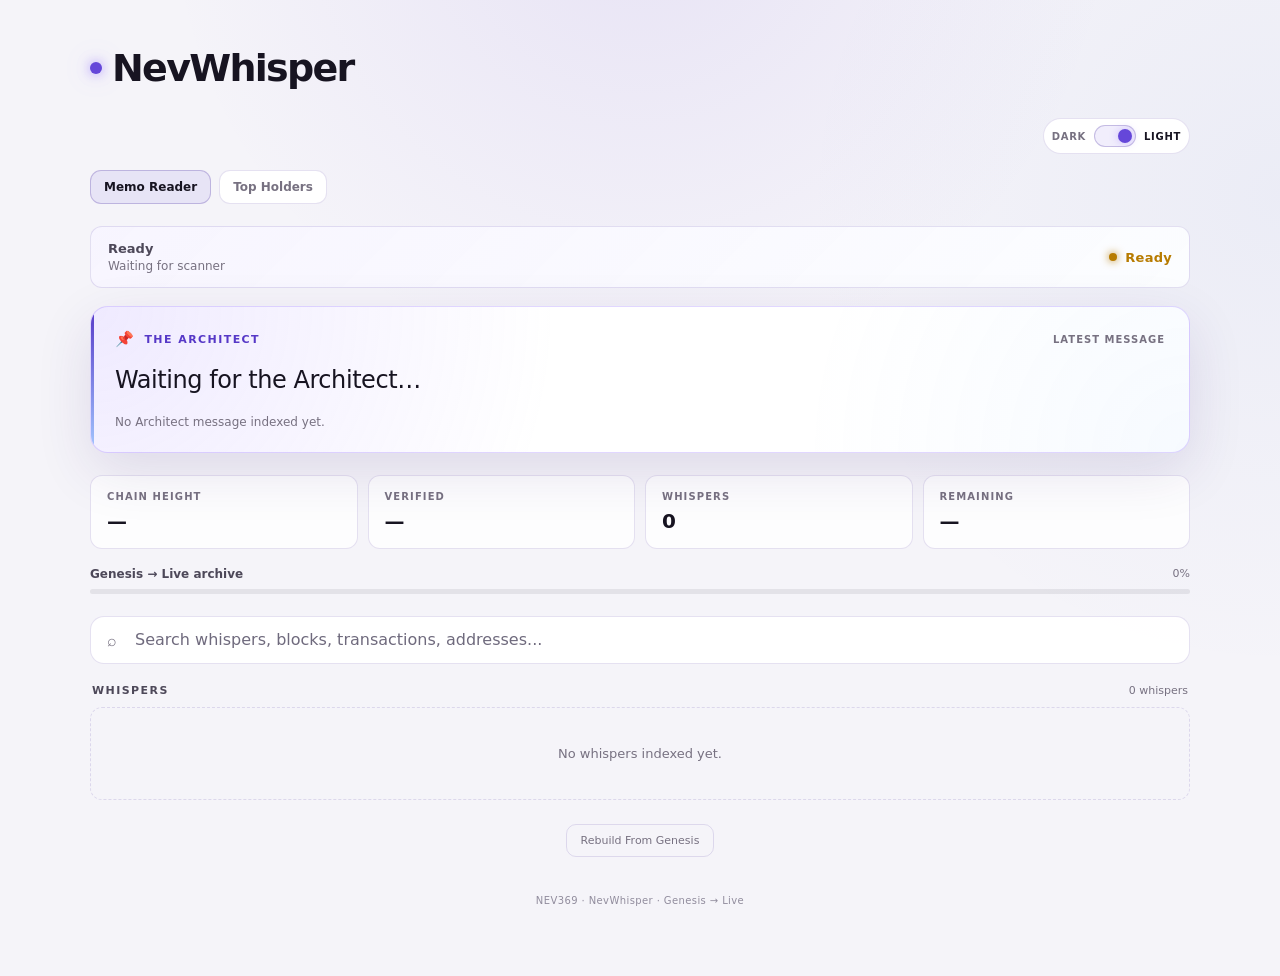
==== index.html @ 6409dce0 "Refresh immediate Genesis dedication recovery" ====
<!DOCTYPE html>
<html lang="en">
<head>
<meta charset="UTF-8">
<meta name="viewport" content="width=device-width, initial-scale=1.0">

<title>NevWhisper — NEV369 Memo Chat</title>

<link rel="stylesheet" href="src/css/app.css?v=20261007-8">
</head>

<body>

<div class="container">
  <header class="header">
    <div class="brand">
      <h1 class="brand-title">
        <span class="brand-mark"></span>
        NevWhisper
      </h1>
    </div>

    <div class="header-actions">
      <button id="themeToggle" class="theme-toggle" type="button" aria-label="Switch theme">
        <span class="theme-label">Dark</span>
        <span class="theme-track" aria-hidden="true"><span class="theme-knob"></span></span>
        <span class="theme-label">Light</span>
      </button>
    </div>

  </header>

  <nav class="tabbar" aria-label="NevWhisper sections">
    <button class="tab active" type="button" data-tab="memo">Memo Reader</button>
    <button class="tab" type="button" data-tab="holders">Top Holders</button>
  </nav>

  <section class="status-panel">
    <div class="status-main">
      <div id="statusLabel" class="status-label">
        Ready
      </div>

      <div id="statusDetail" class="status-detail">
        Waiting for scanner
      </div>
    </div>

    <div id="memoScanWidget" class="scan-widget syncing" aria-live="polite">
      <span id="liveDot" class="status-light" aria-hidden="true"></span>
      <span id="liveStatus">Ready</span>
    </div>
  </section>

  <!-- THE ARCHITECT -->

  <section id="architect" class="architect">

    <div class="architect-header">
      <div class="architect-title">
        <span class="pin">📌</span>
        THE ARCHITECT
      </div>

      <div class="architect-tag">
        Latest message
      </div>
    </div>

    <div id="architectMessage" class="architect-message">
      Genesis premine — Architect
    </div>

    <div id="architectMeta" class="architect-meta">
      <span>Block <strong>#0</strong></span>
      <span>GENESIS</span>
    </div>

  </section>

  <!-- STATS -->

  <section class="stats">

    <div class="stat">
      <div class="stat-label">Chain Height</div>
      <div id="chainHeight" class="stat-value">—</div>
    </div>

    <div class="stat">
      <div class="stat-label">Verified</div>
      <div id="verifiedThrough" class="stat-value">—</div>
    </div>

    <div class="stat">
      <div class="stat-label">Whispers</div>
      <div id="whisperCount" class="stat-value">0</div>
    </div>

    <div class="stat">
      <div class="stat-label">Remaining</div>
      <div id="blocksRemaining" class="stat-value">—</div>
    </div>

  </section>

  <!-- PROGRESS -->

  <section class="progress-panel">

    <div class="progress-top">
      <div class="progress-label">
        Genesis → Live archive
      </div>

      <div id="progressPercent" class="progress-percent">
        0%
      </div>
    </div>

    <div class="progress-track">
      <div id="progressFill" class="progress-fill"></div>
    </div>

  </section>

  <!-- SEARCH -->

  <div class="search-wrap">

    <span class="search-icon">⌕</span>

    <input
      id="search"
      class="search"
      type="search"
      autocomplete="off"
      placeholder="Search whispers, blocks, transactions, addresses..."
      aria-label="Search whispers"
    >

  </div>

  <!-- WHISPERS -->

  <div class="section-heading">

    <div class="section-title">
      Whispers
    </div>

    <div id="sectionCount" class="section-count">
      0 whispers
    </div>

  </div>

  <section id="whispers" class="whispers"></section>

  <div class="controls">

    <button
      id="rebuild"
      class="rebuild"
      type="button"
    >
      Rebuild From Genesis
    </button>

  </div>


  <section id="holdersView" class="holders-view" aria-labelledby="holdersTitle">
    <section class="status-panel holder-status-panel">
      <div class="status-main">
        <div id="holderStatusLabel" class="status-label">Syncing</div>
        <div id="holderStatusDetail" class="status-detail">Checking holder scan against the live chain</div>
      </div>
      <div id="holderStatus" class="scan-widget syncing" aria-live="polite">
        <span class="status-light" aria-hidden="true"></span>
        <span>Syncing</span>
      </div>
    </section>

    <section id="holderSummary" class="stats holder-stats" aria-label="Top Holders chain statistics"></section>

    <section class="progress-panel holder-progress-panel">
      <div class="progress-top">
        <div class="progress-label">Genesis → Live holder index</div>
        <div id="holderProgressPercent" class="progress-percent">0%</div>
      </div>
      <div class="progress-track">
        <div id="holderProgressFill" class="progress-fill"></div>
      </div>
    </section>

    <div class="section-heading holder-section-heading">
      <div id="holdersTitle" class="section-title">Top 10 Holders</div>
      <div class="section-count" id="holderUpdated">—</div>
    </div>

    <div id="holderList" class="holder-list"></div>
    <div id="holderNote" class="holder-note"></div>
  </section>
  <div class="footer">
    NEV369 · NevWhisper · Genesis → Live
  </div>

</div>

<script type="module" src="src/js/app.js?v=20261008-3"></script>
</body>
</html>
---- src/css/app.css ----
:root {
  --bg: #09080f;
  --bg-soft: #0e0c17;
  --panel: #12101d;
  --panel-2: #171423;
  --panel-3: #1c182a;

  --border: rgba(154, 122, 255, 0.16);
  --border-strong: rgba(154, 122, 255, 0.28);

  --purple: #9b7cff;
  --purple-bright: #b59aff;
  --purple-soft: rgba(155, 124, 255, 0.12);

  --blue: #62a8ff;
  --green: #62e6a5;
  --yellow: #ffd166;
  --red: #ff6b81;

  --text: #f4f1fb;
  --text-soft: #c9c4d7;
  --muted: #858094;

  --radius: 18px;
  --radius-small: 12px;

  --shadow: 0 18px 60px rgba(0, 0, 0, 0.34);
}

* {
  box-sizing: border-box;
}

html {
  background: var(--bg);
}

body {
  margin: 0;
  min-height: 100vh;
  background:
    radial-gradient(circle at 50% -10%, rgba(112, 78, 210, 0.16), transparent 38%),
    radial-gradient(circle at 100% 20%, rgba(53, 93, 190, 0.07), transparent 32%),
    var(--bg);
  color: var(--text);
  font-family:
    Inter,
    ui-sans-serif,
    system-ui,
    -apple-system,
    BlinkMacSystemFont,
    "Segoe UI",
    sans-serif;
}

a {
  color: inherit;
}

button,
input {
  font: inherit;
}

button {
  cursor: pointer;
}

.container {
  width: min(1100px, calc(100% - 28px));
  margin: 0 auto;
  padding: 34px 0 70px;
}

/* --------------------------------------------------
   HEADER
-------------------------------------------------- */

.header {
  display: contents;
}

.brand {
  min-width: 0;
  padding: 12px 0 16px;
}

.header-actions {
  display: flex;
  align-items: center;
  justify-content: flex-end;
  padding: 12px 0 16px;
}

.brand {
  min-width: 0;
}

.brand-title {
  display: flex;
  align-items: center;
  gap: 10px;
  margin: 0;
  font-size: clamp(26px, 5vw, 38px);
  font-weight: 750;
  letter-spacing: -0.045em;
}

.brand-mark {
  width: 12px;
  height: 12px;
  border-radius: 50%;
  background: var(--purple);
  box-shadow:
    0 0 12px rgba(155, 124, 255, 0.75),
    0 0 28px rgba(155, 124, 255, 0.3);
}


.live-area {
  text-align: right;
  white-space: nowrap;
}

.live-status {
  display: inline-flex;
  align-items: center;
  gap: 7px;
  color: var(--text-soft);
  font-size: 12px;
  font-weight: 700;
  letter-spacing: 0.08em;
  text-transform: uppercase;
}

.live-dot {
  width: 8px;
  height: 8px;
  border-radius: 50%;
  background: var(--green);
  box-shadow: 0 0 12px rgba(98, 230, 165, 0.65);
}

.live-dot.scanning {
  background: var(--purple);
  box-shadow: 0 0 12px rgba(155, 124, 255, 0.7);
  animation: pulse 1.4s ease-in-out infinite;
}

.live-dot.error {
  background: var(--red);
  box-shadow: 0 0 12px rgba(255, 107, 129, 0.6);
}

@keyframes pulse {
  0%, 100% {
    opacity: 1;
    transform: scale(1);
  }

  50% {
    opacity: 0.55;
    transform: scale(0.78);
  }
}

/* --------------------------------------------------
   STATUS
-------------------------------------------------- */

.status-panel {
  display: flex;
  align-items: center;
  justify-content: space-between;
  gap: 18px;

  padding: 14px 17px;
  margin-bottom: 18px;

  border: 1px solid var(--border);
  border-radius: var(--radius-small);

  background:
    linear-gradient(
      135deg,
      rgba(155, 124, 255, 0.075),
      rgba(98, 168, 255, 0.025)
    ),
    var(--panel);
}

.status-main {
  min-width: 0;
}

.status-label {
  color: var(--text-soft);
  font-size: 13px;
  font-weight: 650;
}

.status-detail {
  margin-top: 3px;
  color: var(--muted);
  font-size: 12px;
}

.scan-widget {
  display: inline-flex;
  align-items: center;
  gap: 8px;
  flex-shrink: 0;
  font-size: 13px;
  font-weight: 700;
  letter-spacing: 0.02em;
  white-space: nowrap;
}

.scan-widget .status-light {
  width: 8px;
  height: 8px;
  border-radius: 50%;
  display: inline-block;
  flex: 0 0 8px;
  box-shadow: 0 0 8px currentColor;
}

.scan-widget.live {
  color: var(--green);
}

.scan-widget.live .status-light {
  background: var(--green);
}

.scan-widget.syncing {
  color: var(--yellow);
}

.scan-widget.syncing .status-light {
  background: var(--yellow);
  animation: pulse 1.4s ease-in-out infinite;
}

.scan-widget.failed {
  color: var(--red);
}

.scan-widget.failed .status-light {
  background: var(--red);
}

/* --------------------------------------------------
   ARCHITECT PIN
-------------------------------------------------- */

.architect {
  position: relative;
  overflow: hidden;

  margin-bottom: 22px;
  padding: 23px 24px;

  border: 1px solid rgba(155, 124, 255, 0.3);
  border-radius: var(--radius);

  background:
    radial-gradient(
      circle at 0% 0%,
      rgba(155, 124, 255, 0.16),
      transparent 42%
    ),
    radial-gradient(
      circle at 100% 100%,
      rgba(98, 168, 255, 0.055),
      transparent 35%
    ),
    var(--panel);

  box-shadow:
    0 18px 55px rgba(58, 31, 115, 0.12),
    inset 0 1px 0 rgba(255,255,255,0.025);
}

.architect::after {
  content: "";
  position: absolute;
  top: 0;
  left: 0;
  width: 3px;
  height: 100%;
  background: linear-gradient(
    180deg,
    var(--purple-bright),
    rgba(98, 168, 255, 0.55)
  );
}

.architect-header {
  display: flex;
  align-items: center;
  justify-content: space-between;
  gap: 12px;
  margin-bottom: 16px;
}

.architect-title {
  display: flex;
  align-items: center;
  gap: 9px;

  font-size: 11px;
  font-weight: 800;
  letter-spacing: 0.13em;
  color: var(--purple-bright);
}

.pin {
  font-size: 15px;
}

.architect-tag {
  color: var(--muted);
  font-size: 10px;
  font-weight: 700;
  letter-spacing: 0.1em;
  text-transform: uppercase;
}

.architect-message {
  color: var(--text);
  font-size: clamp(18px, 3vw, 24px);
  line-height: 1.4;
  letter-spacing: -0.018em;
  white-space: pre-wrap;
  overflow-wrap: anywhere;
}

.architect-meta {
  display: flex;
  flex-wrap: wrap;
  align-items: center;
  gap: 8px 14px;
  margin-top: 17px;

  color: var(--muted);
  font-size: 12px;
}

.architect-meta strong {
  color: var(--text-soft);
}

.architect-meta a {
  color: var(--purple-bright);
  text-decoration: none;
}

.architect-meta a:hover {
  text-decoration: underline;
}

/* --------------------------------------------------
   STATS
-------------------------------------------------- */

.stats {
  display: grid;
  grid-template-columns: repeat(4, 1fr);
  gap: 10px;
  margin-bottom: 18px;
}

.stat {
  min-width: 0;
  padding: 15px 16px;

  border: 1px solid var(--border);
  border-radius: var(--radius-small);
  background: rgba(18, 16, 29, 0.8);
}

.stat-label {
  color: var(--muted);
  font-size: 10px;
  font-weight: 750;
  letter-spacing: 0.11em;
  text-transform: uppercase;
}

.stat-value {
  margin-top: 7px;
  color: var(--text);
  font-size: 20px;
  font-weight: 720;
  letter-spacing: -0.025em;
  overflow: hidden;
  text-overflow: ellipsis;
}

/* --------------------------------------------------
   PROGRESS
-------------------------------------------------- */

.progress-panel {
  margin-bottom: 22px;
}

.progress-top {
  display: flex;
  align-items: center;
  justify-content: space-between;
  gap: 12px;
  margin-bottom: 8px;
}

.progress-label {
  color: var(--text-soft);
  font-size: 12px;
  font-weight: 650;
}

.progress-percent {
  color: var(--muted);
  font-size: 11px;
}

.progress-track {
  height: 5px;
  overflow: hidden;
  border-radius: 999px;
  background: rgba(255,255,255,0.06);
}

.progress-fill {
  width: 0%;
  height: 100%;
  border-radius: inherit;
  background: linear-gradient(
    90deg,
    var(--purple),
    var(--blue)
  );
  box-shadow: 0 0 14px rgba(155, 124, 255, 0.35);
  transition: width 0.35s ease;
}

/* --------------------------------------------------
   SEARCH
-------------------------------------------------- */

.search-wrap {
  position: relative;
  margin-bottom: 20px;
}

.search {
  width: 100%;
  height: 48px;
  padding: 0 17px 0 44px;

  border: 1px solid var(--border);
  border-radius: 14px;

  outline: none;

  color: var(--text);
  background: rgba(18, 16, 29, 0.9);

  transition:
    border-color 0.18s ease,
    box-shadow 0.18s ease;
}

.search::placeholder {
  color: #6f6a7d;
}

.search:focus {
  border-color: var(--border-strong);
  box-shadow: 0 0 0 3px rgba(155, 124, 255, 0.07);
}

.search-icon {
  position: absolute;
  left: 17px;
  top: 50%;
  transform: translateY(-50%);

  color: var(--muted);
  font-size: 16px;
  pointer-events: none;
}

/* --------------------------------------------------
   SECTION HEADING
-------------------------------------------------- */

.section-heading {
  display: flex;
  align-items: baseline;
  justify-content: space-between;
  gap: 12px;

  margin: 0 2px 10px;
}

.section-title {
  color: var(--text-soft);
  font-size: 11px;
  font-weight: 800;
  letter-spacing: 0.13em;
  text-transform: uppercase;
}

.section-count {
  color: var(--muted);
  font-size: 11px;
}

/* --------------------------------------------------
   WHISPERS
-------------------------------------------------- */

.whispers {
  display: grid;
  gap: 9px;
}

.whisper {
  padding: 16px 17px;

  border: 1px solid var(--border);
  border-radius: 15px;

  background:
    linear-gradient(
      135deg,
      rgba(255,255,255,0.012),
      rgba(155, 124, 255, 0.018)
    ),
    var(--panel);

  transition:
    border-color 0.18s ease,
    background 0.18s ease,
    transform 0.18s ease;
}

.whisper:hover {
  border-color: var(--border-strong);
  background: var(--panel-2);
}

.whisper.new {
  animation: newWhisper 1.8s ease-out;
}

@keyframes newWhisper {
  0% {
    border-color: rgba(155, 124, 255, 0.8);
    box-shadow: 0 0 28px rgba(155, 124, 255, 0.14);
  }

  100% {
    border-color: var(--border);
    box-shadow: none;
  }
}

.whisper-top {
  display: flex;
  align-items: center;
  justify-content: space-between;
  gap: 14px;
  margin-bottom: 11px;
}

.block-link {
  color: var(--purple-bright);
  font-size: 13px;
  font-weight: 750;
  text-decoration: none;
}

.block-link:hover {
  text-decoration: underline;
}

.timestamp {
  color: var(--muted);
  font-size: 11px;
  text-align: right;
}

.memo {
  color: var(--text);
  font-size: 15px;
  line-height: 1.55;
  white-space: pre-wrap;
  overflow-wrap: anywhere;
}

.details {
  display: grid;
  grid-template-columns: 90px minmax(0, 1fr);
  gap: 6px 12px;
  margin-top: 14px;
}

.detail-label {
  color: var(--muted);
  font-size: 11px;
}

.detail-value {
  min-width: 0;
  color: var(--text-soft);
  font-size: 11px;
  overflow-wrap: anywhere;
}

.detail-value a {
  color: var(--text-soft);
  text-decoration: none;
}

.detail-value a:hover {
  color: var(--purple-bright);
  text-decoration: underline;
}

.empty {
  padding: 38px 20px;
  border: 1px dashed var(--border);
  border-radius: var(--radius-small);
  color: var(--muted);
  text-align: center;
  font-size: 13px;
}

/* --------------------------------------------------
   FOOTER / CONTROLS
-------------------------------------------------- */

.controls {
  display: flex;
  justify-content: center;
  margin-top: 24px;
}

.rebuild {
  padding: 9px 14px;

  border: 1px solid var(--border);
  border-radius: 10px;

  color: var(--muted);
  background: transparent;

  font-size: 11px;
}

.rebuild:hover {
  color: var(--text-soft);
  border-color: var(--border-strong);
  background: rgba(155, 124, 255, 0.04);
}

.footer {
  margin-top: 38px;
  color: #555162;
  font-size: 10px;
  text-align: center;
  letter-spacing: 0.04em;
}

/* --------------------------------------------------
   RESPONSIVE
-------------------------------------------------- */

@media (max-width: 720px) {
  .container {
    width: min(100% - 18px, 1100px);
    padding-top: 22px;
  }

  .header {
    align-items: flex-start;
  }

  .live-area {
    display: none;
  }

  .stats {
    grid-template-columns: repeat(2, 1fr);
  }

  .status-panel {
    align-items: flex-start;
    flex-direction: column;
    gap: 8px;
  }

  .scan-widget {
    font-size: 12px;
  }

  .architect {
    padding: 20px 19px;
  }

  .whisper-top {
    align-items: flex-start;
    flex-direction: column;
    gap: 5px;
  }

  .timestamp {
    text-align: left;
  }
}

@media (max-width: 430px) {
  .stats {
    grid-template-columns: 1fr 1fr;
    gap: 7px;
  }

  .stat {
    padding: 12px;
  }

  .stat-value {
    font-size: 17px;
  }

  .details {
    grid-template-columns: 70px minmax(0, 1fr);
  }
}

/* --------------------------------------------------
   TOP HOLDERS TAB
   Mirrors Memo Reader UI without changing Memo Reader.
-------------------------------------------------- */
.holders-view {
  display: none;
}

.holders-view.active {
  display: block;
}

.tabbar {
  display: flex;
  gap: 8px;
  margin: 0 0 22px;
}

.tab {
  border: 1px solid var(--border);
  border-radius: 11px;
  padding: 9px 13px;
  background: var(--panel);
  color: var(--muted);
  font-size: 12px;
  font-weight: 750;
}

.tab.active {
  color: var(--text);
  border-color: var(--border-strong);
  background: var(--purple-soft);
}

.holder-status-panel {
  margin-bottom: 18px;
}

.holder-section-heading {
  margin-top: 0;
}

.holder-stat-value {
  font-variant-numeric: tabular-nums;
}


.holder-list {
  display: grid;
  gap: 9px;
}

.holder-row {
  display: grid;
  grid-template-columns: 52px minmax(0, 1fr) auto;
  gap: 14px;
  align-items: center;
  padding: 16px 17px;
  border: 1px solid var(--border);
  border-radius: 15px;
  background:
    linear-gradient(
      135deg,
      rgba(255,255,255,0.012),
      rgba(155, 124, 255, 0.018)
    ),
    var(--panel);
  transition:
    border-color 0.18s ease,
    background 0.18s ease,
    transform 0.18s ease;
}

.holder-row:hover {
  border-color: var(--border-strong);
  background: var(--panel-2);
}

.holder-rank {
  color: var(--purple-bright);
  font-size: 13px;
  font-weight: 750;
}

.holder-address {
  color: var(--text);
  font-family: ui-monospace, SFMono-Regular, Menlo, monospace;
  font-size: 13px;
  overflow-wrap: anywhere;
}

.holder-actions {
  display: flex;
  gap: 6px;
  margin-top: 7px;
}

.holder-action {
  border: 1px solid var(--border);
  border-radius: 8px;
  padding: 5px 8px;
  background: transparent;
  color: var(--muted);
  font-size: 10px;
  text-decoration: none;
}

.holder-action:hover {
  color: var(--purple-bright);
  border-color: var(--border-strong);
}

.holder-balance {
  text-align: right;
}

.holder-amount {
  color: var(--text);
  font-weight: 780;
  font-size: 17px;
  line-height: 1.2;
  letter-spacing: -0.015em;
  font-variant-numeric: tabular-nums;
}

.holder-share {
  margin-top: 5px;
  color: var(--muted);
  font-size: 11px;
  font-variant-numeric: tabular-nums;
}

.holder-note {
  color: var(--muted);
  font-size: 12px;
  line-height: 1.6;
  margin-top: 16px;
}

@media (max-width: 720px) {
  .holder-row {
    grid-template-columns: 38px 1fr;
  }

  .holder-balance {
    grid-column: 2;
    text-align: left;
    margin-top: 4px;
  }
}

@media (max-width: 430px) {
  .tabbar {
    overflow-x: auto;
  }
}

/* The live controller hooks remain available to JavaScript but stay invisible. */
.live-area{display:none;}


/* --------------------------------------------------
   DARK / LIGHT MODE
-------------------------------------------------- */

:root[data-theme="light"] {
  --bg: #f5f4f9;
  --bg-soft: #eeedf4;
  --panel: #ffffff;
  --panel-2: #f3f1f9;
  --panel-3: #ebe8f3;

  --border: rgba(92, 72, 170, 0.16);
  --border-strong: rgba(92, 72, 170, 0.3);

  --purple: #6547d9;
  --purple-bright: #5638c7;
  --purple-soft: rgba(101, 71, 217, 0.09);

  --blue: #3478d4;
  --green: #168a58;
  --yellow: #b77b00;
  --red: #c83f59;

  --text: #171421;
  --text-soft: #4d4859;
  --muted: #777181;

  --shadow: 0 18px 60px rgba(35, 28, 55, 0.12);
}

html[data-theme="light"] body {
  background:
    radial-gradient(circle at 50% -10%, rgba(112, 78, 210, 0.1), transparent 38%),
    radial-gradient(circle at 100% 20%, rgba(53, 93, 190, 0.05), transparent 32%),
    var(--bg);
}

html[data-theme="light"] .stat,
html[data-theme="light"] .holder-row {
  background: rgba(255, 255, 255, 0.82);
}

html[data-theme="light"] .search {
  background: rgba(255, 255, 255, 0.92);
}

html[data-theme="light"] .progress-track {
  background: rgba(23, 20, 33, 0.08);
}

html[data-theme="light"] .footer {
  color: #918c9d;
}


/* --------------------------------------------------
   THEME TOGGLE
-------------------------------------------------- */

.theme-toggle {
  display: inline-flex;
  align-items: center;
  gap: 8px;
  padding: 6px 8px;
  border: 1px solid var(--border);
  border-radius: 999px;
  background: var(--panel);
  color: var(--muted);
  cursor: pointer;
  user-select: none;
  transition: border-color .18s ease, background .18s ease;
}

.theme-toggle:hover {
  border-color: var(--border-strong);
}

.theme-label {
  font-size: 10px;
  font-weight: 800;
  letter-spacing: .07em;
  text-transform: uppercase;
}

.theme-track {
  position: relative;
  width: 42px;
  height: 22px;
  border-radius: 999px;
  background: var(--purple-soft);
  border: 1px solid var(--border-strong);
}

.theme-knob {
  position: absolute;
  top: 3px;
  left: 3px;
  width: 14px;
  height: 14px;
  border-radius: 50%;
  background: var(--purple);
  box-shadow: 0 0 9px rgba(155,124,255,.45);
  transition: transform .2s ease;
}

html[data-theme="light"] .theme-knob {
  transform: translateX(20px);
}

html[data-theme="light"] .theme-label:last-child {
  color: var(--text);
}

html:not([data-theme="light"]) .theme-label:first-child {
  color: var(--text);
}

@media (max-width: 720px) {
  .theme-label {
    font-size: 9px;
  }

  .theme-toggle {
    gap: 6px;
    padding: 5px 7px;
  }
}



/* Top Holders uses the same status panel and live widget as Memo Reader. */
.holder-status-panel { margin-bottom: 16px; }
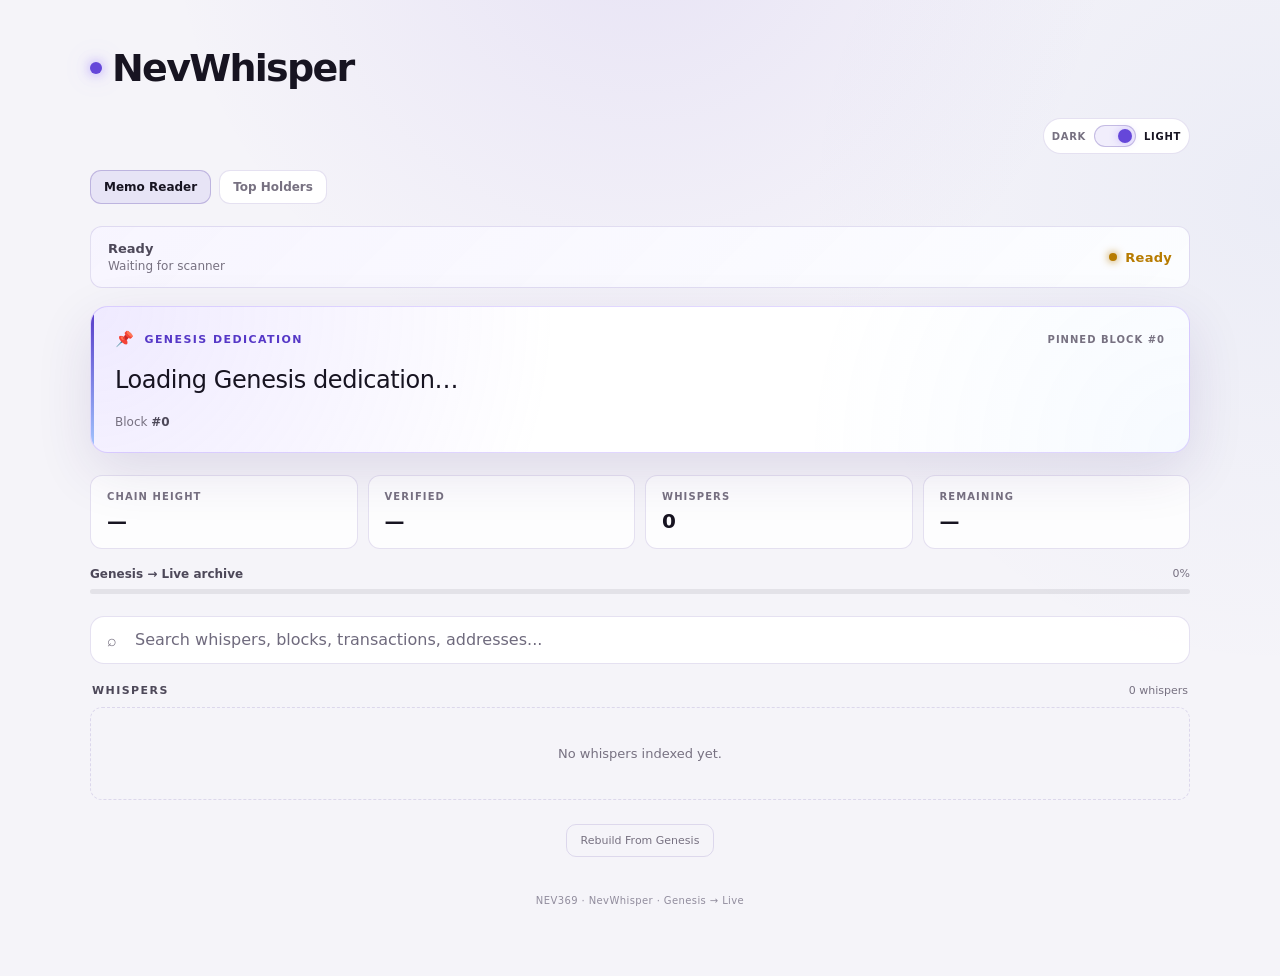
==== commit d022502f: "Label pinned Genesis dedication" ====
--- a/index.html
+++ b/index.html
@@ -6,7 +6,7 @@
 
 <title>NevWhisper — NEV369 Memo Chat</title>
 
-<link rel="stylesheet" href="src/css/app.css?v=20261007-8">
+<link rel="stylesheet" href="src/css/app.css?v=20261008-1">
 </head>
 
 <body>
@@ -52,23 +52,23 @@
     </div>
   </section>
 
-  <!-- THE ARCHITECT -->
+  <!-- GENESIS DEDICATION -->
 
   <section id="architect" class="architect">
 
     <div class="architect-header">
       <div class="architect-title">
         <span class="pin">📌</span>
-        THE ARCHITECT
+        GENESIS DEDICATION
       </div>
 
       <div class="architect-tag">
-        Latest message
+        Pinned block #0
       </div>
     </div>
 
     <div id="architectMessage" class="architect-message">
-      Genesis premine — Architect
+      Loading Genesis dedication…
     </div>
 
     <div id="architectMeta" class="architect-meta">
@@ -208,6 +208,6 @@
 
 </div>
 
-<script type="module" src="src/js/app.js?v=20261008-3"></script>
+<script type="module" src="src/js/app.js?v=20261008-4"></script>
 </body>
 </html>
--- a/src/css/app.css
+++ b/src/css/app.css
@@ -552,6 +552,48 @@
   background: var(--panel-2);
 }
 
+.whisper.dedication {
+  border-color: rgba(255, 209, 102, 0.42);
+  background:
+    linear-gradient(
+      135deg,
+      rgba(255, 209, 102, 0.075),
+      rgba(155, 124, 255, 0.035)
+    ),
+    var(--panel);
+  box-shadow:
+    inset 3px 0 0 rgba(255, 209, 102, 0.72),
+    0 0 22px rgba(255, 209, 102, 0.045);
+}
+
+.whisper.dedication:hover {
+  border-color: rgba(255, 209, 102, 0.62);
+}
+
+.whisper.dedication .block-link {
+  color: var(--yellow);
+}
+
+.dedication-badge {
+  display: inline-flex;
+  align-items: center;
+  width: fit-content;
+  margin: 0 0 9px;
+  padding: 4px 8px;
+  border: 1px solid rgba(255, 209, 102, 0.34);
+  border-radius: 999px;
+  background: rgba(255, 209, 102, 0.08);
+  color: var(--yellow);
+  font-size: 9px;
+  font-weight: 850;
+  letter-spacing: 0.12em;
+  text-transform: uppercase;
+}
+
+.whisper.dedication .memo {
+  font-weight: 620;
+}
+
 .whisper.new {
   animation: newWhisper 1.8s ease-out;
 }
@@ -948,6 +990,16 @@
   background: rgba(255, 255, 255, 0.92);
 }
 
+html[data-theme="light"] .whisper.dedication {
+  background:
+    linear-gradient(
+      135deg,
+      rgba(255, 209, 102, 0.16),
+      rgba(155, 124, 255, 0.04)
+    ),
+    rgba(255, 255, 255, 0.9);
+}
+
 html[data-theme="light"] .progress-track {
   background: rgba(23, 20, 33, 0.08);
 }
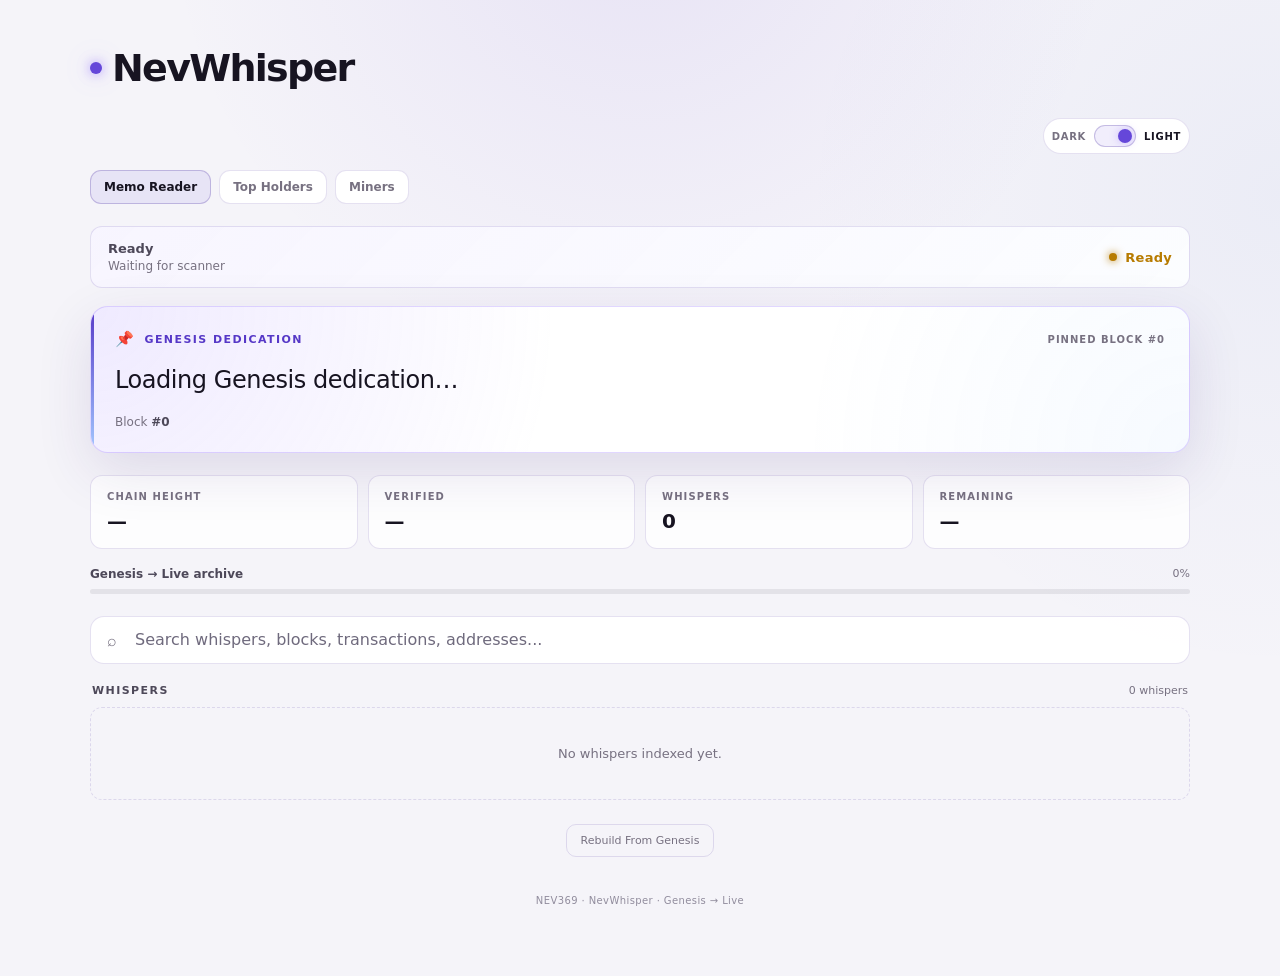
==== commit fc6d897f: "Add Miners tab and independent dedication audit" ====
--- a/index.html
+++ b/index.html
@@ -6,7 +6,7 @@
 
 <title>NevWhisper — NEV369 Memo Chat</title>
 
-<link rel="stylesheet" href="src/css/app.css?v=20261008-1">
+<link rel="stylesheet" href="src/css/app.css?v=20261008-2">
 </head>
 
 <body>
@@ -33,6 +33,7 @@
   <nav class="tabbar" aria-label="NevWhisper sections">
     <button class="tab active" type="button" data-tab="memo">Memo Reader</button>
     <button class="tab" type="button" data-tab="holders">Top Holders</button>
+    <button class="tab" type="button" data-tab="miners">Miners</button>
   </nav>
 
   <section class="status-panel">
@@ -202,12 +203,56 @@
     <div id="holderList" class="holder-list"></div>
     <div id="holderNote" class="holder-note"></div>
   </section>
+
+  <section id="minersView" class="miners-view" aria-labelledby="minersTitle">
+    <section class="status-panel miner-status-panel">
+      <div class="status-main">
+        <div id="minerStatusLabel" class="status-label">Ready</div>
+        <div id="minerStatusDetail" class="status-detail">Recent block miner activity</div>
+      </div>
+      <div id="minerStatus" class="scan-widget live" aria-live="polite">
+        <span class="status-light" aria-hidden="true"></span>
+        <span>Ready</span>
+      </div>
+    </section>
+
+    <section id="minerSummary" class="stats miner-stats" aria-label="Active miner statistics">
+      <div class="stat"><div class="stat-label">Chain Height</div><div class="stat-value">—</div></div>
+      <div class="stat"><div class="stat-label">Window</div><div class="stat-value">100 blocks</div></div>
+      <div class="stat"><div class="stat-label">Active Miners</div><div class="stat-value">—</div></div>
+      <div class="stat"><div class="stat-label">Top Share</div><div class="stat-value">—</div></div>
+    </section>
+
+    <section class="progress-panel miner-progress-panel">
+      <div class="progress-top">
+        <div class="progress-label">Recent 100-block miner window</div>
+        <div id="minerProgressPercent" class="progress-percent">0%</div>
+      </div>
+      <div class="progress-track">
+        <div id="minerProgressFill" class="progress-fill"></div>
+      </div>
+    </section>
+
+    <div class="section-heading miner-section-heading">
+      <div id="minersTitle" class="section-title">Active Miners</div>
+      <div class="section-count" id="minerUpdated">—</div>
+    </div>
+
+    <div id="minerList" class="holder-list miner-list">
+      <div class="empty">Open the Miners tab to scan recent block activity.</div>
+    </div>
+
+    <div id="minerNote" class="holder-note miner-note">
+      Active miners are inferred from miners that produced blocks in the latest 100-block window.
+    </div>
+  </section>
+
   <div class="footer">
     NEV369 · NevWhisper · Genesis → Live
   </div>
 
 </div>
 
-<script type="module" src="src/js/app.js?v=20261008-4"></script>
+<script type="module" src="src/js/app.js?v=20261008-6"></script>
 </body>
 </html>
--- a/src/css/app.css
+++ b/src/css/app.css
@@ -787,11 +787,13 @@
    TOP HOLDERS TAB
    Mirrors Memo Reader UI without changing Memo Reader.
 -------------------------------------------------- */
-.holders-view {
+.holders-view,
+.miners-view {
   display: none;
 }
 
-.holders-view.active {
+.holders-view.active,
+.miners-view.active {
   display: block;
 }
 
@@ -1084,5 +1086,11 @@
 
 
 
-/* Top Holders uses the same status panel and live widget as Memo Reader. */
-.holder-status-panel { margin-bottom: 16px; }
+/* Secondary tabs use the same status panel and live widget as Memo Reader. */
+.holder-status-panel,
+.miner-status-panel { margin-bottom: 16px; }
+
+.miner-list .holder-amount,
+.miner-list .holder-share {
+  font-variant-numeric: tabular-nums;
+}
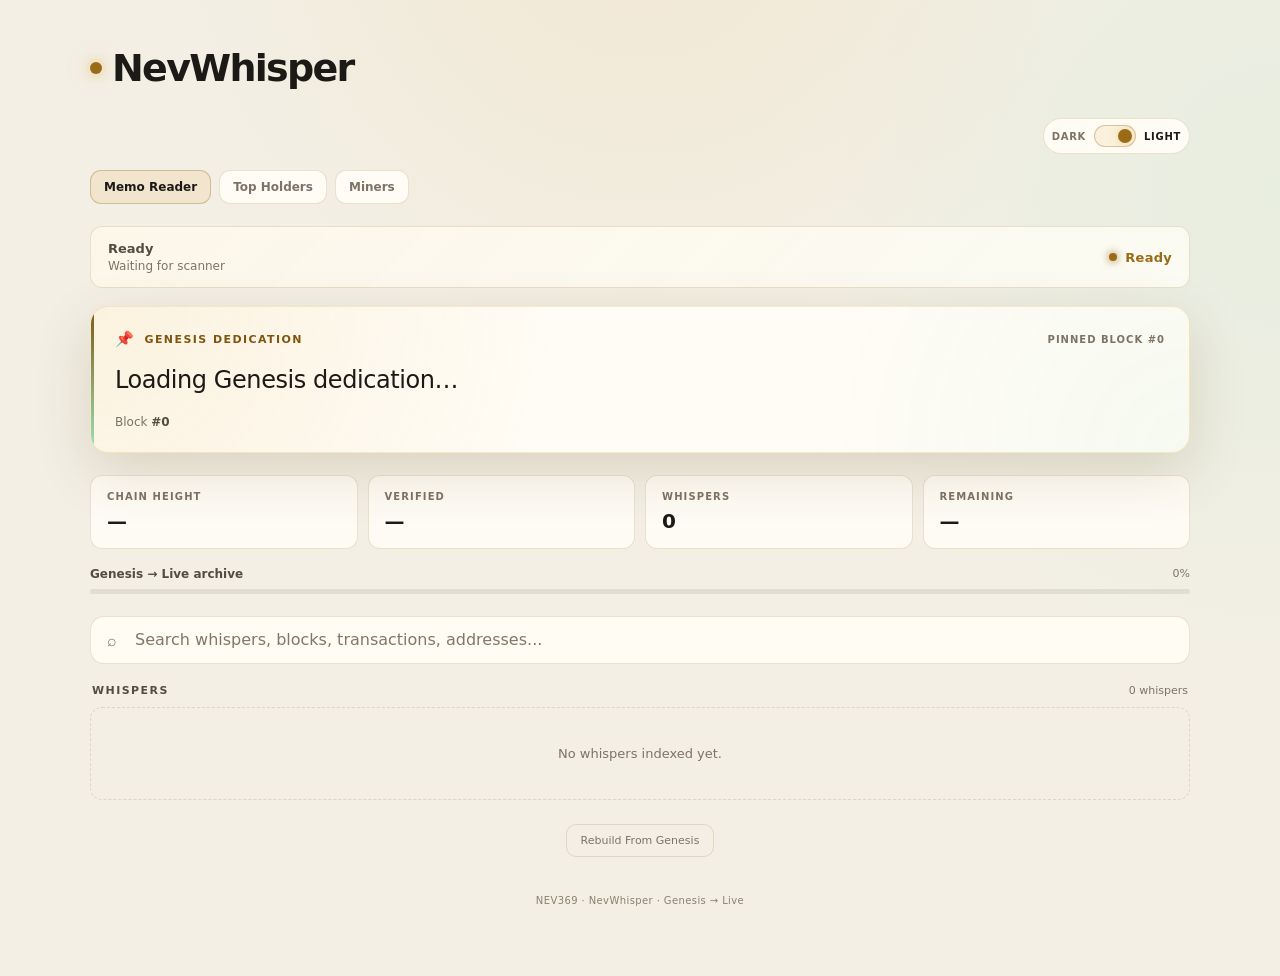
==== commit 54deea6c: "Refresh Q-Lock theme" ====
--- a/index.html
+++ b/index.html
@@ -6,7 +6,7 @@
 
 <title>NevWhisper — NEV369 Memo Chat</title>
 
-<link rel="stylesheet" href="src/css/app.css?v=20261008-2">
+<link rel="stylesheet" href="src/css/app.css?v=20261008-3">
 </head>
 
 <body>
--- a/src/css/app.css
+++ b/src/css/app.css
@@ -1,30 +1,35 @@
 :root {
-  --bg: #09080f;
-  --bg-soft: #0e0c17;
-  --panel: #12101d;
-  --panel-2: #171423;
-  --panel-3: #1c182a;
-
-  --border: rgba(154, 122, 255, 0.16);
-  --border-strong: rgba(154, 122, 255, 0.28);
-
-  --purple: #9b7cff;
-  --purple-bright: #b59aff;
-  --purple-soft: rgba(155, 124, 255, 0.12);
-
-  --blue: #62a8ff;
-  --green: #62e6a5;
-  --yellow: #ffd166;
-  --red: #ff6b81;
-
-  --text: #f4f1fb;
-  --text-soft: #c9c4d7;
-  --muted: #858094;
+  --bg: #0b0b09;
+  --bg-soft: #11100d;
+  --panel: #15130f;
+  --panel-2: #1b1812;
+  --panel-3: #211d15;
+
+  --border: rgba(227, 182, 87, 0.18);
+  --border-strong: rgba(227, 182, 87, 0.34);
+
+  /*
+    Q-Lock palette.
+    Existing variable names are intentionally retained so this
+    remains a theme-only change with no application logic impact.
+  */
+  --purple: #e3b657;
+  --purple-bright: #f0cc7a;
+  --purple-soft: rgba(227, 182, 87, 0.12);
+
+  --blue: #4fd69c;
+  --green: #4fd69c;
+  --yellow: #e3b657;
+  --red: #f0736b;
+
+  --text: #f4efe3;
+  --text-soft: #d6ccba;
+  --muted: #918777;
 
   --radius: 18px;
   --radius-small: 12px;
 
-  --shadow: 0 18px 60px rgba(0, 0, 0, 0.34);
+  --shadow: 0 18px 60px rgba(0, 0, 0, 0.38);
 }
 
 * {
@@ -39,8 +44,8 @@
   margin: 0;
   min-height: 100vh;
   background:
-    radial-gradient(circle at 50% -10%, rgba(112, 78, 210, 0.16), transparent 38%),
-    radial-gradient(circle at 100% 20%, rgba(53, 93, 190, 0.07), transparent 32%),
+    radial-gradient(circle at 50% -10%, rgba(227, 182, 87, 0.10), transparent 38%),
+    radial-gradient(circle at 100% 20%, rgba(79, 214, 156, 0.05), transparent 32%),
     var(--bg);
   color: var(--text);
   font-family:
@@ -112,8 +117,8 @@
   border-radius: 50%;
   background: var(--purple);
   box-shadow:
-    0 0 12px rgba(155, 124, 255, 0.75),
-    0 0 28px rgba(155, 124, 255, 0.3);
+    0 0 12px rgba(227, 182, 87, 0.72),
+    0 0 28px rgba(227, 182, 87, 0.28);
 }
 
 
@@ -143,7 +148,7 @@
 
 .live-dot.scanning {
   background: var(--purple);
-  box-shadow: 0 0 12px rgba(155, 124, 255, 0.7);
+  box-shadow: 0 0 12px rgba(227, 182, 87, 0.66);
   animation: pulse 1.4s ease-in-out infinite;
 }
 
@@ -183,8 +188,8 @@
   background:
     linear-gradient(
       135deg,
-      rgba(155, 124, 255, 0.075),
-      rgba(98, 168, 255, 0.025)
+      rgba(227, 182, 87, 0.07),
+      rgba(79, 214, 156, 0.025)
     ),
     var(--panel);
 }
@@ -261,24 +266,24 @@
   margin-bottom: 22px;
   padding: 23px 24px;
 
-  border: 1px solid rgba(155, 124, 255, 0.3);
+  border: 1px solid rgba(227, 182, 87, 0.28);
   border-radius: var(--radius);
 
   background:
     radial-gradient(
       circle at 0% 0%,
-      rgba(155, 124, 255, 0.16),
+      rgba(227, 182, 87, 0.14),
       transparent 42%
     ),
     radial-gradient(
       circle at 100% 100%,
-      rgba(98, 168, 255, 0.055),
+      rgba(79, 214, 156, 0.05),
       transparent 35%
     ),
     var(--panel);
 
   box-shadow:
-    0 18px 55px rgba(58, 31, 115, 0.12),
+    0 18px 55px rgba(91, 67, 20, 0.16),
     inset 0 1px 0 rgba(255,255,255,0.025);
 }
 
@@ -292,7 +297,7 @@
   background: linear-gradient(
     180deg,
     var(--purple-bright),
-    rgba(98, 168, 255, 0.55)
+    rgba(79, 214, 156, 0.55)
   );
 }
 
@@ -377,7 +382,7 @@
 
   border: 1px solid var(--border);
   border-radius: var(--radius-small);
-  background: rgba(18, 16, 29, 0.8);
+  background: rgba(21, 19, 15, 0.88);
 }
 
 .stat-label {
@@ -465,7 +470,7 @@
   outline: none;
 
   color: var(--text);
-  background: rgba(18, 16, 29, 0.9);
+  background: rgba(21, 19, 15, 0.94);
 
   transition:
     border-color 0.18s ease,
@@ -473,12 +478,12 @@
 }
 
 .search::placeholder {
-  color: #6f6a7d;
+  color: #827766;
 }
 
 .search:focus {
   border-color: var(--border-strong);
-  box-shadow: 0 0 0 3px rgba(155, 124, 255, 0.07);
+  box-shadow: 0 0 0 3px rgba(227, 182, 87, 0.08);
 }
 
 .search-icon {
@@ -537,7 +542,7 @@
     linear-gradient(
       135deg,
       rgba(255,255,255,0.012),
-      rgba(155, 124, 255, 0.018)
+      rgba(227, 182, 87, 0.025)
     ),
     var(--panel);
 
@@ -553,21 +558,21 @@
 }
 
 .whisper.dedication {
-  border-color: rgba(255, 209, 102, 0.42);
+  border-color: rgba(227, 182, 87, 0.46);
   background:
     linear-gradient(
       135deg,
-      rgba(255, 209, 102, 0.075),
+      rgba(227, 182, 87, 0.085),
       rgba(155, 124, 255, 0.035)
     ),
     var(--panel);
   box-shadow:
-    inset 3px 0 0 rgba(255, 209, 102, 0.72),
-    0 0 22px rgba(255, 209, 102, 0.045);
+    inset 3px 0 0 rgba(227, 182, 87, 0.76),
+    0 0 22px rgba(227, 182, 87, 0.055);
 }
 
 .whisper.dedication:hover {
-  border-color: rgba(255, 209, 102, 0.62);
+  border-color: rgba(227, 182, 87, 0.66);
 }
 
 .whisper.dedication .block-link {
@@ -580,9 +585,9 @@
   width: fit-content;
   margin: 0 0 9px;
   padding: 4px 8px;
-  border: 1px solid rgba(255, 209, 102, 0.34);
+  border: 1px solid rgba(227, 182, 87, 0.38);
   border-radius: 999px;
-  background: rgba(255, 209, 102, 0.08);
+  background: rgba(227, 182, 87, 0.10);
   color: var(--yellow);
   font-size: 9px;
   font-weight: 850;
@@ -600,8 +605,8 @@
 
 @keyframes newWhisper {
   0% {
-    border-color: rgba(155, 124, 255, 0.8);
-    box-shadow: 0 0 28px rgba(155, 124, 255, 0.14);
+    border-color: rgba(227, 182, 87, 0.78);
+    box-shadow: 0 0 28px rgba(227, 182, 87, 0.13);
   }
 
   100% {
@@ -706,12 +711,12 @@
 .rebuild:hover {
   color: var(--text-soft);
   border-color: var(--border-strong);
-  background: rgba(155, 124, 255, 0.04);
+  background: rgba(227, 182, 87, 0.045);
 }
 
 .footer {
   margin-top: 38px;
-  color: #555162;
+  color: #756b5c;
   font-size: 10px;
   text-align: center;
   letter-spacing: 0.04em;
@@ -849,7 +854,7 @@
     linear-gradient(
       135deg,
       rgba(255,255,255,0.012),
-      rgba(155, 124, 255, 0.018)
+      rgba(227, 182, 87, 0.025)
     ),
     var(--panel);
   transition:
@@ -951,55 +956,55 @@
 -------------------------------------------------- */
 
 :root[data-theme="light"] {
-  --bg: #f5f4f9;
-  --bg-soft: #eeedf4;
-  --panel: #ffffff;
-  --panel-2: #f3f1f9;
-  --panel-3: #ebe8f3;
-
-  --border: rgba(92, 72, 170, 0.16);
-  --border-strong: rgba(92, 72, 170, 0.3);
-
-  --purple: #6547d9;
-  --purple-bright: #5638c7;
-  --purple-soft: rgba(101, 71, 217, 0.09);
-
-  --blue: #3478d4;
-  --green: #168a58;
-  --yellow: #b77b00;
-  --red: #c83f59;
-
-  --text: #171421;
-  --text-soft: #4d4859;
-  --muted: #777181;
-
-  --shadow: 0 18px 60px rgba(35, 28, 55, 0.12);
+  --bg: #f3efe5;
+  --bg-soft: #ece5d7;
+  --panel: #fffcf5;
+  --panel-2: #f7f0e3;
+  --panel-3: #efe5d3;
+
+  --border: rgba(139, 101, 29, 0.18);
+  --border-strong: rgba(139, 101, 29, 0.32);
+
+  --purple: #9a6b17;
+  --purple-bright: #7e5610;
+  --purple-soft: rgba(227, 182, 87, 0.16);
+
+  --blue: #237a58;
+  --green: #237a58;
+  --yellow: #9a6b17;
+  --red: #b64f46;
+
+  --text: #1c1a16;
+  --text-soft: #544c40;
+  --muted: #7d7365;
+
+  --shadow: 0 18px 60px rgba(73, 55, 23, 0.12);
 }
 
 html[data-theme="light"] body {
   background:
-    radial-gradient(circle at 50% -10%, rgba(112, 78, 210, 0.1), transparent 38%),
-    radial-gradient(circle at 100% 20%, rgba(53, 93, 190, 0.05), transparent 32%),
+    radial-gradient(circle at 50% -10%, rgba(227, 182, 87, 0.13), transparent 38%),
+    radial-gradient(circle at 100% 20%, rgba(79, 214, 156, 0.07), transparent 32%),
     var(--bg);
 }
 
 html[data-theme="light"] .stat,
 html[data-theme="light"] .holder-row {
-  background: rgba(255, 255, 255, 0.82);
+  background: rgba(255, 252, 245, 0.90);
 }
 
 html[data-theme="light"] .search {
-  background: rgba(255, 255, 255, 0.92);
+  background: rgba(255, 252, 245, 0.96);
 }
 
 html[data-theme="light"] .whisper.dedication {
   background:
     linear-gradient(
       135deg,
-      rgba(255, 209, 102, 0.16),
-      rgba(155, 124, 255, 0.04)
+      rgba(227, 182, 87, 0.18),
+      rgba(227, 182, 87, 0.045)
     ),
-    rgba(255, 255, 255, 0.9);
+    rgba(255, 252, 245, 0.94);
 }
 
 html[data-theme="light"] .progress-track {
@@ -1007,7 +1012,7 @@
 }
 
 html[data-theme="light"] .footer {
-  color: #918c9d;
+  color: #8a806f;
 }
 
 
@@ -1057,7 +1062,7 @@
   height: 14px;
   border-radius: 50%;
   background: var(--purple);
-  box-shadow: 0 0 9px rgba(155,124,255,.45);
+  box-shadow: 0 0 9px rgba(227,182,87,.45);
   transition: transform .2s ease;
 }
 
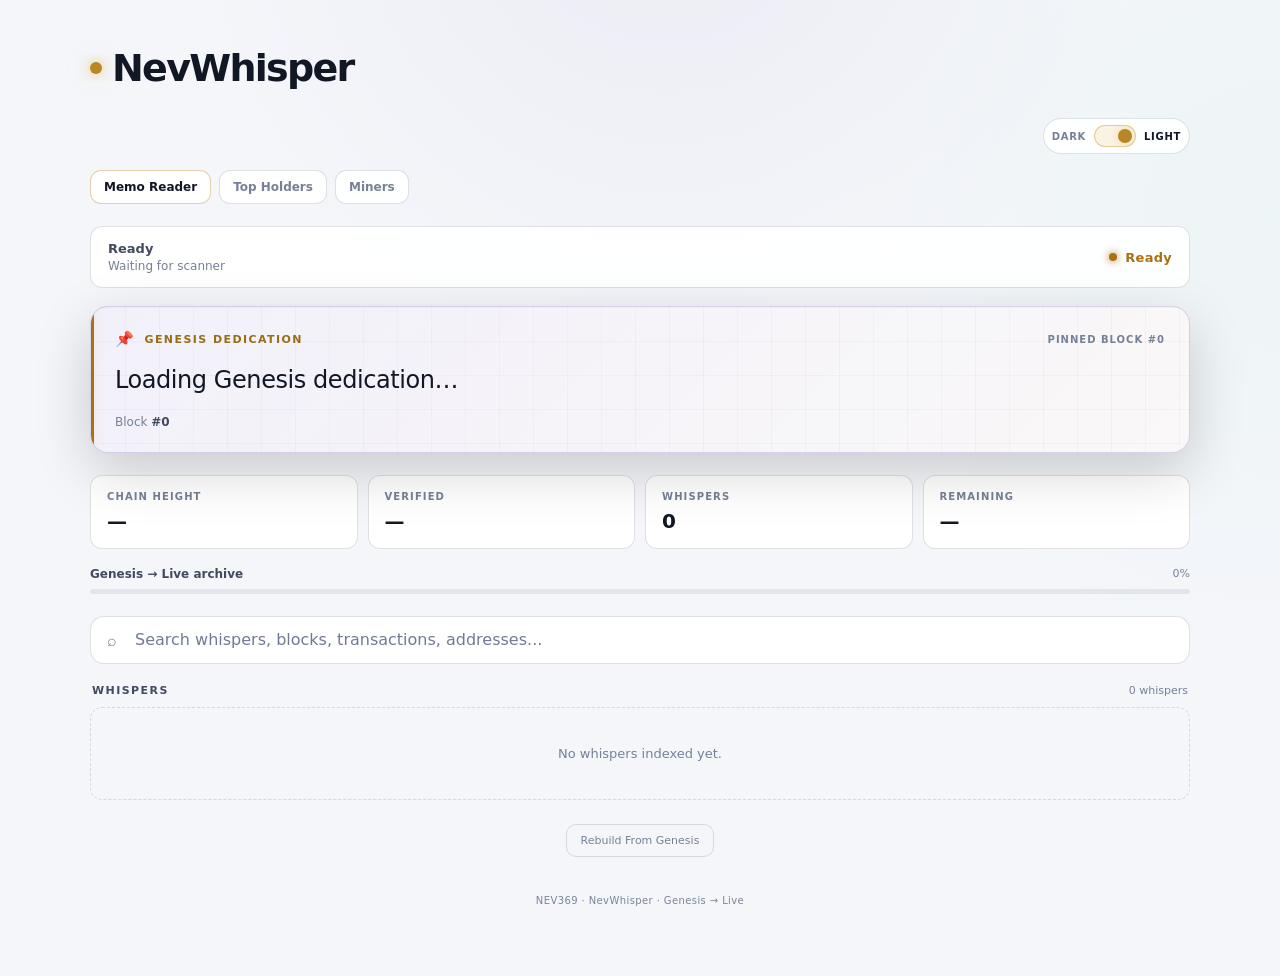
==== commit 1faaf2b5: "Refine NevWhisper to Q-Lock navy theme" ====
--- a/index.html
+++ b/index.html
@@ -6,7 +6,7 @@
 
 <title>NevWhisper — NEV369 Memo Chat</title>
 
-<link rel="stylesheet" href="src/css/app.css?v=20261008-3">
+<link rel="stylesheet" href="src/css/app.css?v=20261008-5">
 </head>
 
 <body>
@@ -253,6 +253,6 @@
 
 </div>
 
-<script type="module" src="src/js/app.js?v=20261008-6"></script>
+<script type="module" src="src/js/app.js?v=20261008-7"></script>
 </body>
 </html>
--- a/src/css/app.css
+++ b/src/css/app.css
@@ -1,35 +1,35 @@
 :root {
-  --bg: #0b0b09;
-  --bg-soft: #11100d;
-  --panel: #15130f;
-  --panel-2: #1b1812;
-  --panel-3: #211d15;
-
-  --border: rgba(227, 182, 87, 0.18);
-  --border-strong: rgba(227, 182, 87, 0.34);
+  --bg: #080b15;
+  --bg-soft: #0b0f1b;
+  --panel: #101522;
+  --panel-2: #151a29;
+  --panel-3: #1a2030;
+
+  --border: rgba(113, 124, 156, 0.20);
+  --border-strong: rgba(227, 182, 87, 0.42);
 
   /*
     Q-Lock palette.
-    Existing variable names are intentionally retained so this
-    remains a theme-only change with no application logic impact.
+    Existing variable names are retained so this remains
+    a visual-only update with no application logic impact.
   */
   --purple: #e3b657;
-  --purple-bright: #f0cc7a;
-  --purple-soft: rgba(227, 182, 87, 0.12);
+  --purple-bright: #f0c970;
+  --purple-soft: rgba(227, 182, 87, 0.11);
 
   --blue: #4fd69c;
   --green: #4fd69c;
   --yellow: #e3b657;
   --red: #f0736b;
 
-  --text: #f4efe3;
-  --text-soft: #d6ccba;
-  --muted: #918777;
+  --text: #f3f5f9;
+  --text-soft: #c3cad8;
+  --muted: #7f89a0;
 
   --radius: 18px;
   --radius-small: 12px;
 
-  --shadow: 0 18px 60px rgba(0, 0, 0, 0.38);
+  --shadow: 0 18px 60px rgba(0, 0, 0, 0.42);
 }
 
 * {
@@ -44,8 +44,8 @@
   margin: 0;
   min-height: 100vh;
   background:
-    radial-gradient(circle at 50% -10%, rgba(227, 182, 87, 0.10), transparent 38%),
-    radial-gradient(circle at 100% 20%, rgba(79, 214, 156, 0.05), transparent 32%),
+    radial-gradient(circle at 52% -12%, rgba(83, 70, 145, 0.13), transparent 38%),
+    radial-gradient(circle at 100% 22%, rgba(79, 214, 156, 0.035), transparent 30%),
     var(--bg);
   color: var(--text);
   font-family:
@@ -266,25 +266,23 @@
   margin-bottom: 22px;
   padding: 23px 24px;
 
-  border: 1px solid rgba(227, 182, 87, 0.28);
+  border: 1px solid rgba(118, 92, 184, 0.34);
   border-radius: var(--radius);
 
   background:
-    radial-gradient(
-      circle at 0% 0%,
-      rgba(227, 182, 87, 0.14),
-      transparent 42%
-    ),
-    radial-gradient(
-      circle at 100% 100%,
-      rgba(79, 214, 156, 0.05),
-      transparent 35%
-    ),
-    var(--panel);
+    linear-gradient(rgba(111, 86, 173, 0.075) 1px, transparent 1px),
+    linear-gradient(90deg, rgba(111, 86, 173, 0.075) 1px, transparent 1px),
+    linear-gradient(135deg, rgba(89, 65, 150, 0.13), rgba(19, 17, 43, 0.18)),
+    #111126;
+  background-size:
+    34px 34px,
+    34px 34px,
+    auto,
+    auto;
 
   box-shadow:
-    0 18px 55px rgba(91, 67, 20, 0.16),
-    inset 0 1px 0 rgba(255,255,255,0.025);
+    0 18px 55px rgba(0, 0, 0, 0.18),
+    inset 0 1px 0 rgba(255, 255, 255, 0.025);
 }
 
 .architect::after {
@@ -294,11 +292,8 @@
   left: 0;
   width: 3px;
   height: 100%;
-  background: linear-gradient(
-    180deg,
-    var(--purple-bright),
-    rgba(79, 214, 156, 0.55)
-  );
+  background: var(--yellow);
+  box-shadow: 0 0 12px rgba(227, 182, 87, 0.28);
 }
 
 .architect-header {
@@ -382,7 +377,7 @@
 
   border: 1px solid var(--border);
   border-radius: var(--radius-small);
-  background: rgba(21, 19, 15, 0.88);
+  background: rgba(16, 21, 34, 0.92);
 }
 
 .stat-label {
@@ -446,7 +441,7 @@
     var(--purple),
     var(--blue)
   );
-  box-shadow: 0 0 14px rgba(155, 124, 255, 0.35);
+  box-shadow: 0 0 14px rgba(227, 182, 87, 0.24);
   transition: width 0.35s ease;
 }
 
@@ -470,7 +465,7 @@
   outline: none;
 
   color: var(--text);
-  background: rgba(21, 19, 15, 0.94);
+  background: rgba(16, 21, 34, 0.96);
 
   transition:
     border-color 0.18s ease,
@@ -478,7 +473,7 @@
 }
 
 .search::placeholder {
-  color: #827766;
+  color: #707b93;
 }
 
 .search:focus {
@@ -542,7 +537,7 @@
     linear-gradient(
       135deg,
       rgba(255,255,255,0.012),
-      rgba(227, 182, 87, 0.025)
+      rgba(79, 94, 133, 0.035)
     ),
     var(--panel);
 
@@ -716,7 +711,7 @@
 
 .footer {
   margin-top: 38px;
-  color: #756b5c;
+  color: #657086;
   font-size: 10px;
   text-align: center;
   letter-spacing: 0.04em;
@@ -881,6 +876,36 @@
   overflow-wrap: anywhere;
 }
 
+.holder-known-address {
+  display: flex;
+  align-items: center;
+  flex-wrap: wrap;
+  gap: 7px;
+  font-family: inherit;
+}
+
+.holder-known-name {
+  color: var(--text);
+  font-size: 14px;
+  font-weight: 780;
+  letter-spacing: -0.01em;
+}
+
+.holder-lock-badge {
+  display: inline-flex;
+  align-items: center;
+  padding: 2px 7px;
+  border: 1px solid var(--border-strong);
+  border-radius: 999px;
+  background: var(--purple-soft);
+  color: var(--purple-bright);
+  font-size: 9px;
+  font-weight: 800;
+  letter-spacing: 0.04em;
+  text-transform: lowercase;
+  white-space: nowrap;
+}
+
 .holder-actions {
   display: flex;
   gap: 6px;
@@ -956,63 +981,93 @@
 -------------------------------------------------- */
 
 :root[data-theme="light"] {
-  --bg: #f3efe5;
-  --bg-soft: #ece5d7;
-  --panel: #fffcf5;
-  --panel-2: #f7f0e3;
-  --panel-3: #efe5d3;
-
-  --border: rgba(139, 101, 29, 0.18);
-  --border-strong: rgba(139, 101, 29, 0.32);
-
-  --purple: #9a6b17;
-  --purple-bright: #7e5610;
+  --bg: #f4f6fa;
+  --bg-soft: #eceff5;
+  --panel: #ffffff;
+  --panel-2: #f7f9fc;
+  --panel-3: #eef2f7;
+
+  --border: rgba(49, 61, 90, 0.16);
+  --border-strong: rgba(184, 137, 38, 0.38);
+
+  --purple: #b88622;
+  --purple-bright: #986d17;
   --purple-soft: rgba(227, 182, 87, 0.16);
 
-  --blue: #237a58;
-  --green: #237a58;
-  --yellow: #9a6b17;
-  --red: #b64f46;
-
-  --text: #1c1a16;
-  --text-soft: #544c40;
-  --muted: #7d7365;
-
-  --shadow: 0 18px 60px rgba(73, 55, 23, 0.12);
+  --blue: #2fae7a;
+  --green: #238f66;
+  --yellow: #a87210;
+  --red: #c65d55;
+
+  --text: #121725;
+  --text-soft: #414a5e;
+  --muted: #768096;
+
+  --shadow: 0 18px 60px rgba(34, 45, 70, 0.12);
 }
 
 html[data-theme="light"] body {
   background:
-    radial-gradient(circle at 50% -10%, rgba(227, 182, 87, 0.13), transparent 38%),
-    radial-gradient(circle at 100% 20%, rgba(79, 214, 156, 0.07), transparent 32%),
+    radial-gradient(circle at 52% -12%, rgba(83, 70, 145, 0.055), transparent 38%),
+    radial-gradient(circle at 100% 22%, rgba(79, 214, 156, 0.04), transparent 30%),
     var(--bg);
 }
 
 html[data-theme="light"] .stat,
 html[data-theme="light"] .holder-row {
-  background: rgba(255, 252, 245, 0.90);
+  background: rgba(255, 255, 255, 0.94);
+}
+
+html[data-theme="light"] .status-panel,
+html[data-theme="light"] .tab,
+html[data-theme="light"] .theme-toggle {
+  background: rgba(255, 255, 255, 0.92);
 }
 
 html[data-theme="light"] .search {
-  background: rgba(255, 252, 245, 0.96);
+  background: rgba(255, 255, 255, 0.96);
+}
+
+html[data-theme="light"] .architect {
+  border-color: rgba(118, 92, 184, 0.24);
+  background:
+    linear-gradient(rgba(111, 86, 173, 0.045) 1px, transparent 1px),
+    linear-gradient(90deg, rgba(111, 86, 173, 0.045) 1px, transparent 1px),
+    linear-gradient(135deg, rgba(139, 115, 199, 0.08), rgba(227, 182, 87, 0.04)),
+    #fbfbfe;
+  background-size:
+    34px 34px,
+    34px 34px,
+    auto,
+    auto;
+}
+
+html[data-theme="light"] .whisper {
+  background:
+    linear-gradient(
+      135deg,
+      rgba(49, 61, 90, 0.018),
+      rgba(79, 214, 156, 0.02)
+    ),
+    var(--panel);
 }
 
 html[data-theme="light"] .whisper.dedication {
   background:
     linear-gradient(
       135deg,
-      rgba(227, 182, 87, 0.18),
-      rgba(227, 182, 87, 0.045)
+      rgba(227, 182, 87, 0.13),
+      rgba(118, 92, 184, 0.045)
     ),
-    rgba(255, 252, 245, 0.94);
+    #ffffff;
 }
 
 html[data-theme="light"] .progress-track {
-  background: rgba(23, 20, 33, 0.08);
+  background: rgba(49, 61, 90, 0.09);
 }
 
 html[data-theme="light"] .footer {
-  color: #8a806f;
+  color: #7b8496;
 }
 
 
